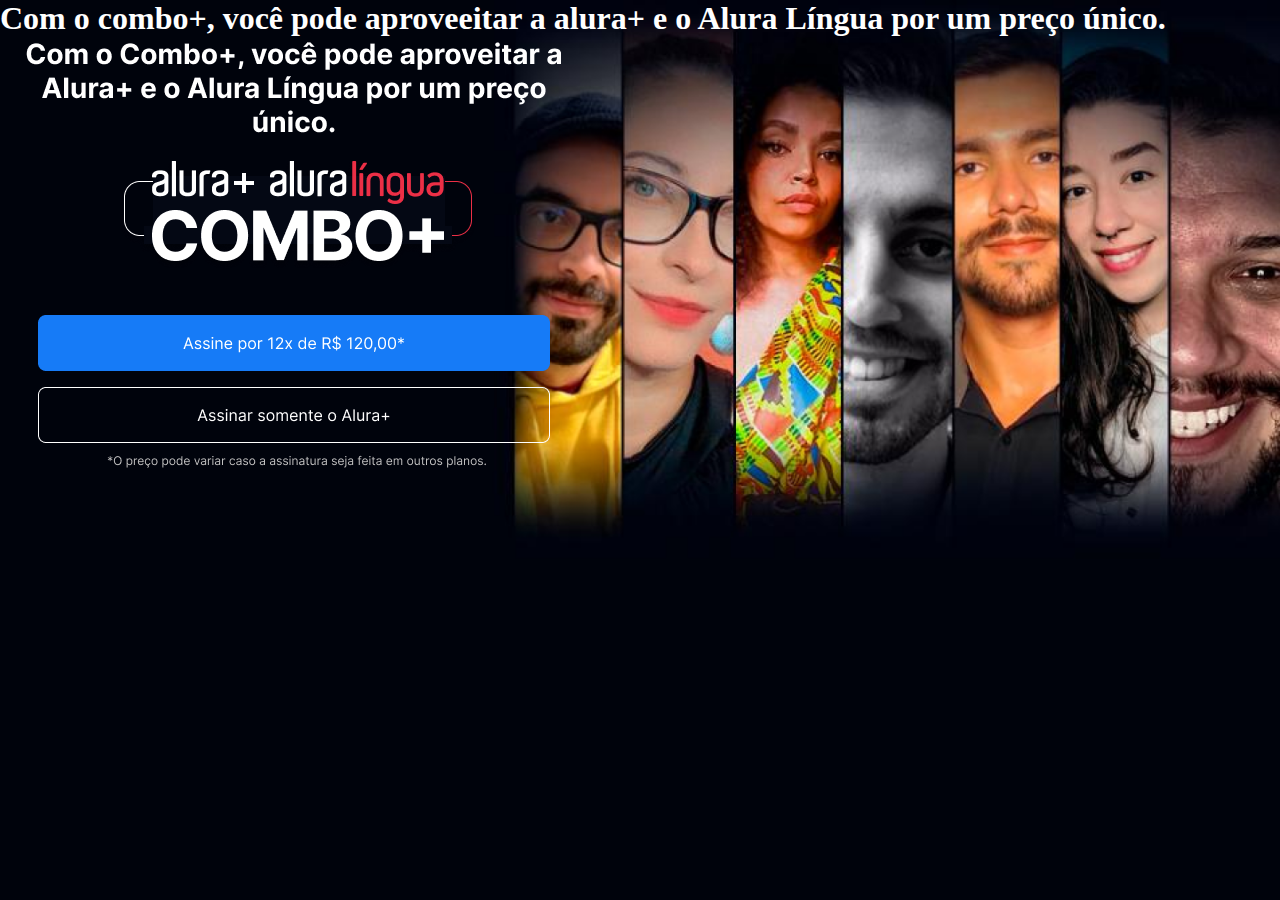
==== index.html @ d86e131a "web" ====
<!DOCTYPE html>
<html lang="pt-br">
<head>
    <meta charset="UTF-8">
    <meta name="viewport" content="width=device-width, initial-scale=1.0">
    <link rel="stylesheet" href="styles.css">
    <title>Alura plus </title>
</head>
<body>
    <section class="conteiner principal">
    <h1>Com o combo+, você pode aproveeitar a alura+ e 
        o Alura Língua por um preço único.</h1>
        <img src="IMG/combo.png" alt="o combo+ é a junção do alura+ e o alura lingua">
    </section>    
</body>
    </html>
---- styles.css ----
:root{
    --branco-principal: #FFFFFF;
    --cinza-segundario: #C0C0C0;
    --botao-azul: #167BF7;
    --cor-de-fundo: #00030C;
}

body{
    background-color: var(--cor-de-fundo);
    color: var(--branco-principal);
}

*{
    margin: 0;
    padding: 0;
}

.principal {
    background-image: url("IMG/Background.png");
    background-repeat: no-repeat;
    background-size:contain;
}

.conteiner{
    height: 100vh;
}
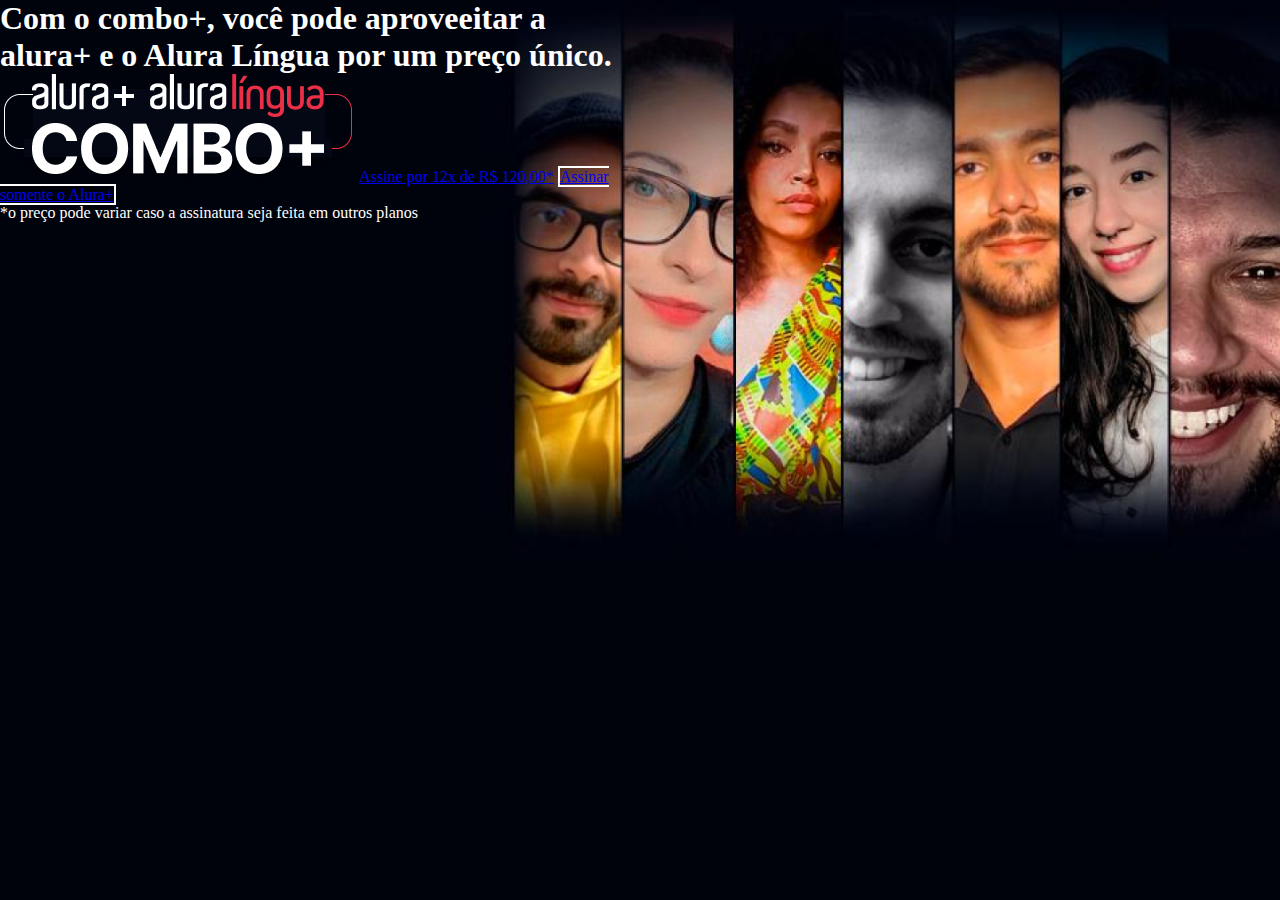
==== commit 89af3efa: "vs1" ====
--- a/index.html
+++ b/index.html
@@ -1,16 +1,24 @@
 <!DOCTYPE html>
 <html lang="pt-br">
+
 <head>
     <meta charset="UTF-8">
     <meta name="viewport" content="width=device-width, initial-scale=1.0">
     <link rel="stylesheet" href="styles.css">
     <title>Alura plus </title>
 </head>
+
 <body>
-    <section class="conteiner principal">
-    <h1>Com o combo+, você pode aproveeitar a alura+ e 
-        o Alura Língua por um preço único.</h1>
-        <img src="IMG/combo.png" alt="o combo+ é a junção do alura+ e o alura lingua">
+    <section class="conteiner principal ">
+        <div>
+            <h1>Com o combo+, você pode aproveeitar a alura+ e 
+            o Alura Língua por um preço único.</h1>
+            <img src="IMG/Combo.png" alt="o combo+ é a junção do alura+ e o alura lingua">
+            <A href="www.alura.com.br" class="conteiner__botao">Assine por 12x de R$ 120,00*</A>
+            <a href="www.alura.com.br" class="conteiner__botao_secundario">Assinar somente o Alura+</a>
+            <p class="container__aviso">*o preço pode variar caso a assinatura seja feita em outros planos </p>
+        </div>
     </section>    
+
 </body>
     </html> --- a/styles.css
+++ b/styles.css
@@ -18,9 +18,22 @@
 .principal {
     background-image: url("IMG/Background.png");
     background-repeat: no-repeat;
-    background-size:contain;
+    background-size: contain;
 }
 
 .conteiner{
     height: 100vh;
+    display: grid;
+    grid-template-columns: 50% 50%;
+}
+.container__botao{
+    background-color: var(--botao-azul);
+    border-radius:10px;
+    padding: 1em;
+    color: var(--branco-principal);
+    display: block;
+}
+.conteiner__botao_secundario{
+    background-color: transparent;
+    border: 2px solid var(--branco-principal);
 }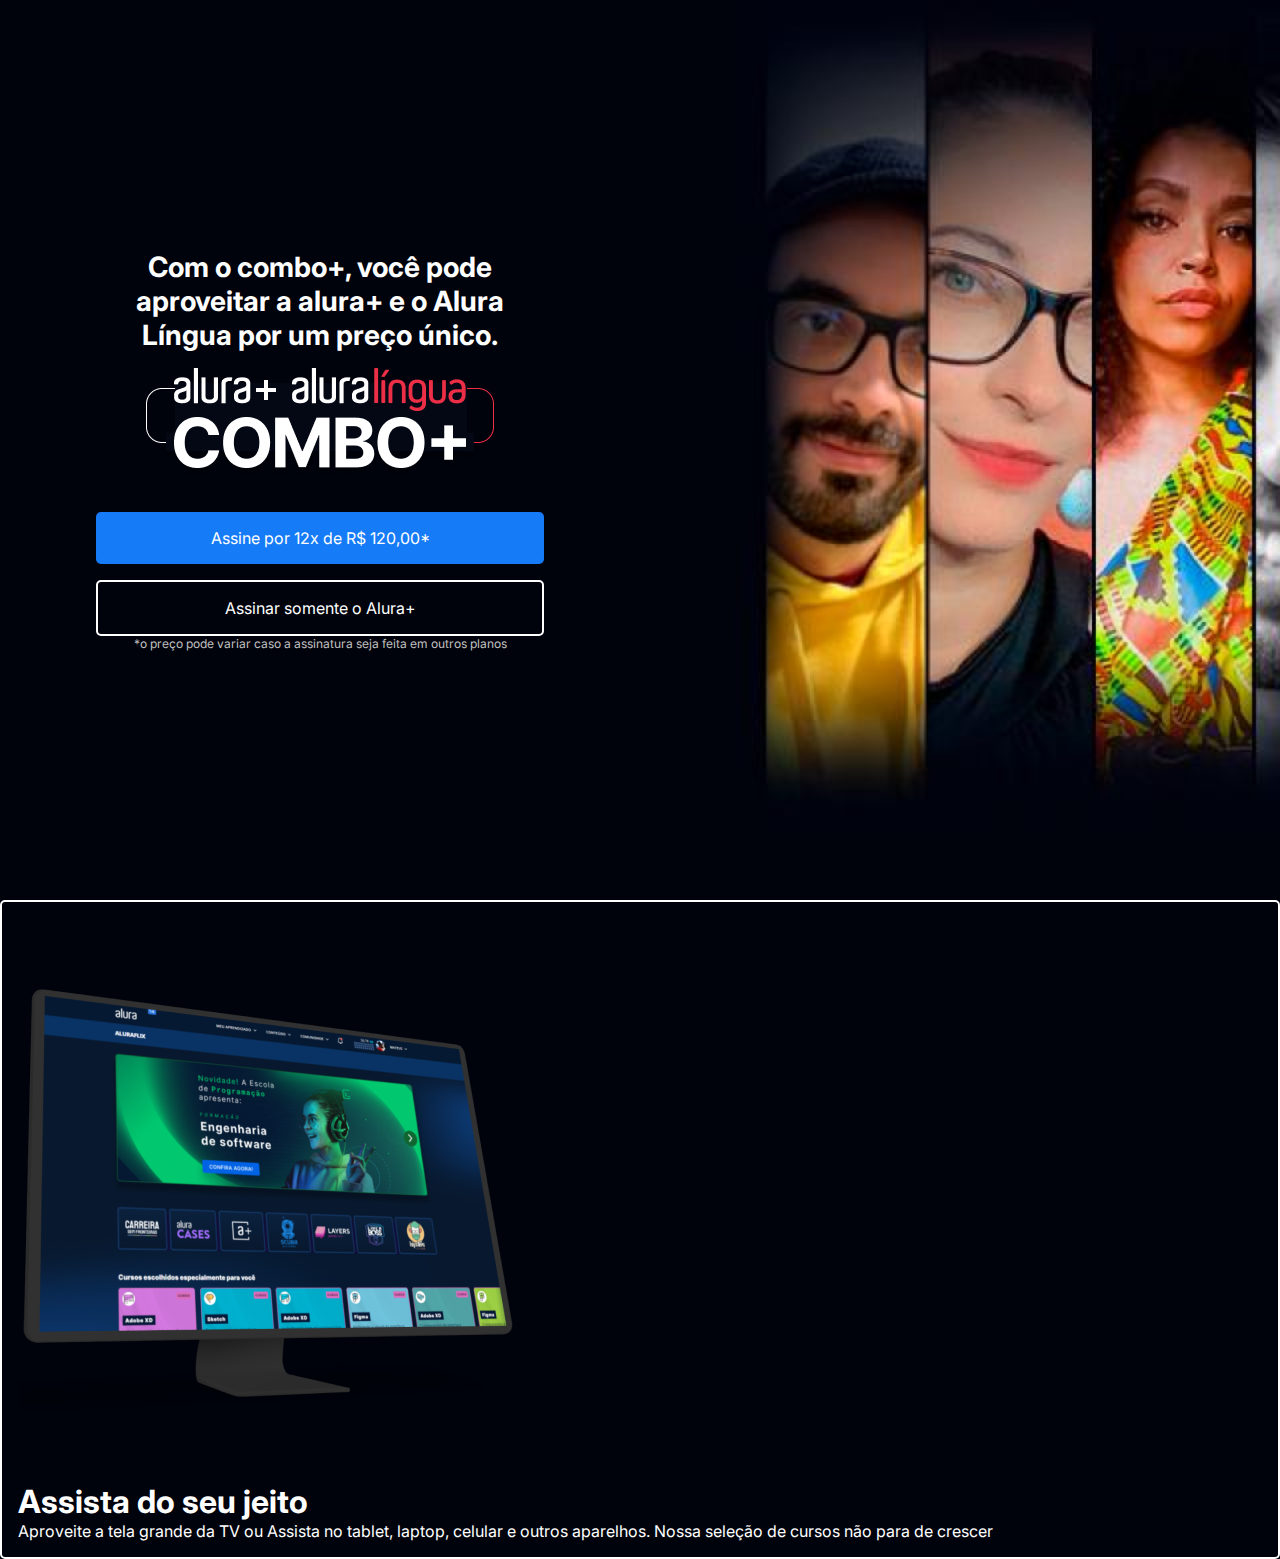
==== commit 4cd12fec: "ex002" ====
--- a/index.html
+++ b/index.html
@@ -5,20 +5,29 @@
     <meta charset="UTF-8">
     <meta name="viewport" content="width=device-width, initial-scale=1.0">
     <link rel="stylesheet" href="styles.css">
+    <link href="https://fonts.googleapis.com/css2?family=Inter:wght@400;700&display=swap" rel="stylesheet">
     <title>Alura plus </title>
 </head>
 
 <body>
-    <section class="conteiner principal ">
-        <div>
-            <h1>Com o combo+, você pode aproveeitar a alura+ e 
+    <section class="container principal ">
+        <div class="container__caixa">
+            <h1 class="container__titulo">Com o combo+, você pode aproveitar a alura+ e 
             o Alura Língua por um preço único.</h1>
-            <img src="IMG/Combo.png" alt="o combo+ é a junção do alura+ e o alura lingua">
-            <A href="www.alura.com.br" class="conteiner__botao">Assine por 12x de R$ 120,00*</A>
-            <a href="www.alura.com.br" class="conteiner__botao_secundario">Assinar somente o Alura+</a>
+            <img class="container__imagem" src="IMG/Combo.png" alt="o combo+ é a junção do alura+ e o alura lingua">
+            <a href="https://www.alura.com.br" class="container__botao">Assine por 12x de R$ 120,00*</a>
+            <a href="https://www.alura.com.br" class="container_secundario">Assinar somente o Alura+</a>
             <p class="container__aviso">*o preço pode variar caso a assinatura seja feita em outros planos </p>
         </div>
     </section>    
+    <section class="container_secundario">
+        <img src="IMG/Pixel True Mockup 1.png" alt="um monitor e um celular com o alura plus aberto" class="secundario__imagem">
+        <div class="container__descricao">
+            <h1 class="descricao__titulo">Assista do seu jeito</h1>
+            <p class="descricao__titulo">Aproveite a tela grande da TV ou Assista no tablet, laptop, celular e outros
+             aparelhos. Nossa seleção de cursos não para de crescer</p>
+        </div>
+    </section>
 
 </body>
     </html> --- a/styles.css
+++ b/styles.css
@@ -1,16 +1,20 @@
-:root{
+:root {
     --branco-principal: #FFFFFF;
     --cinza-segundario: #C0C0C0;
     --botao-azul: #167BF7;
     --cor-de-fundo: #00030C;
+    --fonte-principal: 'Inter', sans-serif;
 }
 
-body{
+body {
     background-color: var(--cor-de-fundo);
     color: var(--branco-principal);
+    font-family: var(--fonte-principal);
+    font-size: 16px;
+    font-weight: 400;
 }
 
-*{
+* {
     margin: 0;
     padding: 0;
 }
@@ -18,22 +22,55 @@
 .principal {
     background-image: url("IMG/Background.png");
     background-repeat: no-repeat;
-    background-size: contain;
+    background-size: cover;
+    align-items: center;
+    text-align: center;
 }
 
-.conteiner{
+.container {
     height: 100vh;
     display: grid;
     grid-template-columns: 50% 50%;
 }
-.container__botao{
+
+.container__botao {
     background-color: var(--botao-azul);
-    border-radius:10px;
+    border-radius: 5px;
     padding: 1em;
     color: var(--branco-principal);
     display: block;
+    text-decoration: none;
+    margin-bottom: 1em;
 }
-.conteiner__botao_secundario{
+
+.container_secundario {
     background-color: transparent;
     border: 2px solid var(--branco-principal);
+    border-radius: 5px;
+    padding: 1em;
+    color: var(--branco-principal);
+    display: block;
+    text-decoration: none;
+}
+
+.container__aviso {
+    font-size: 12px;
+    color: var(--cinza-segundario);
+}
+
+.container__titulo {
+    font-size: 28px;
+    font-weight: 700;
+}
+
+.container__imagem{
+    margin: 1em 0 2em 0;
+}
+
+.container__caixa{
+    margin: 0 6em;
+}
+
+.container__titulo-s{
+    text-align: left;
 }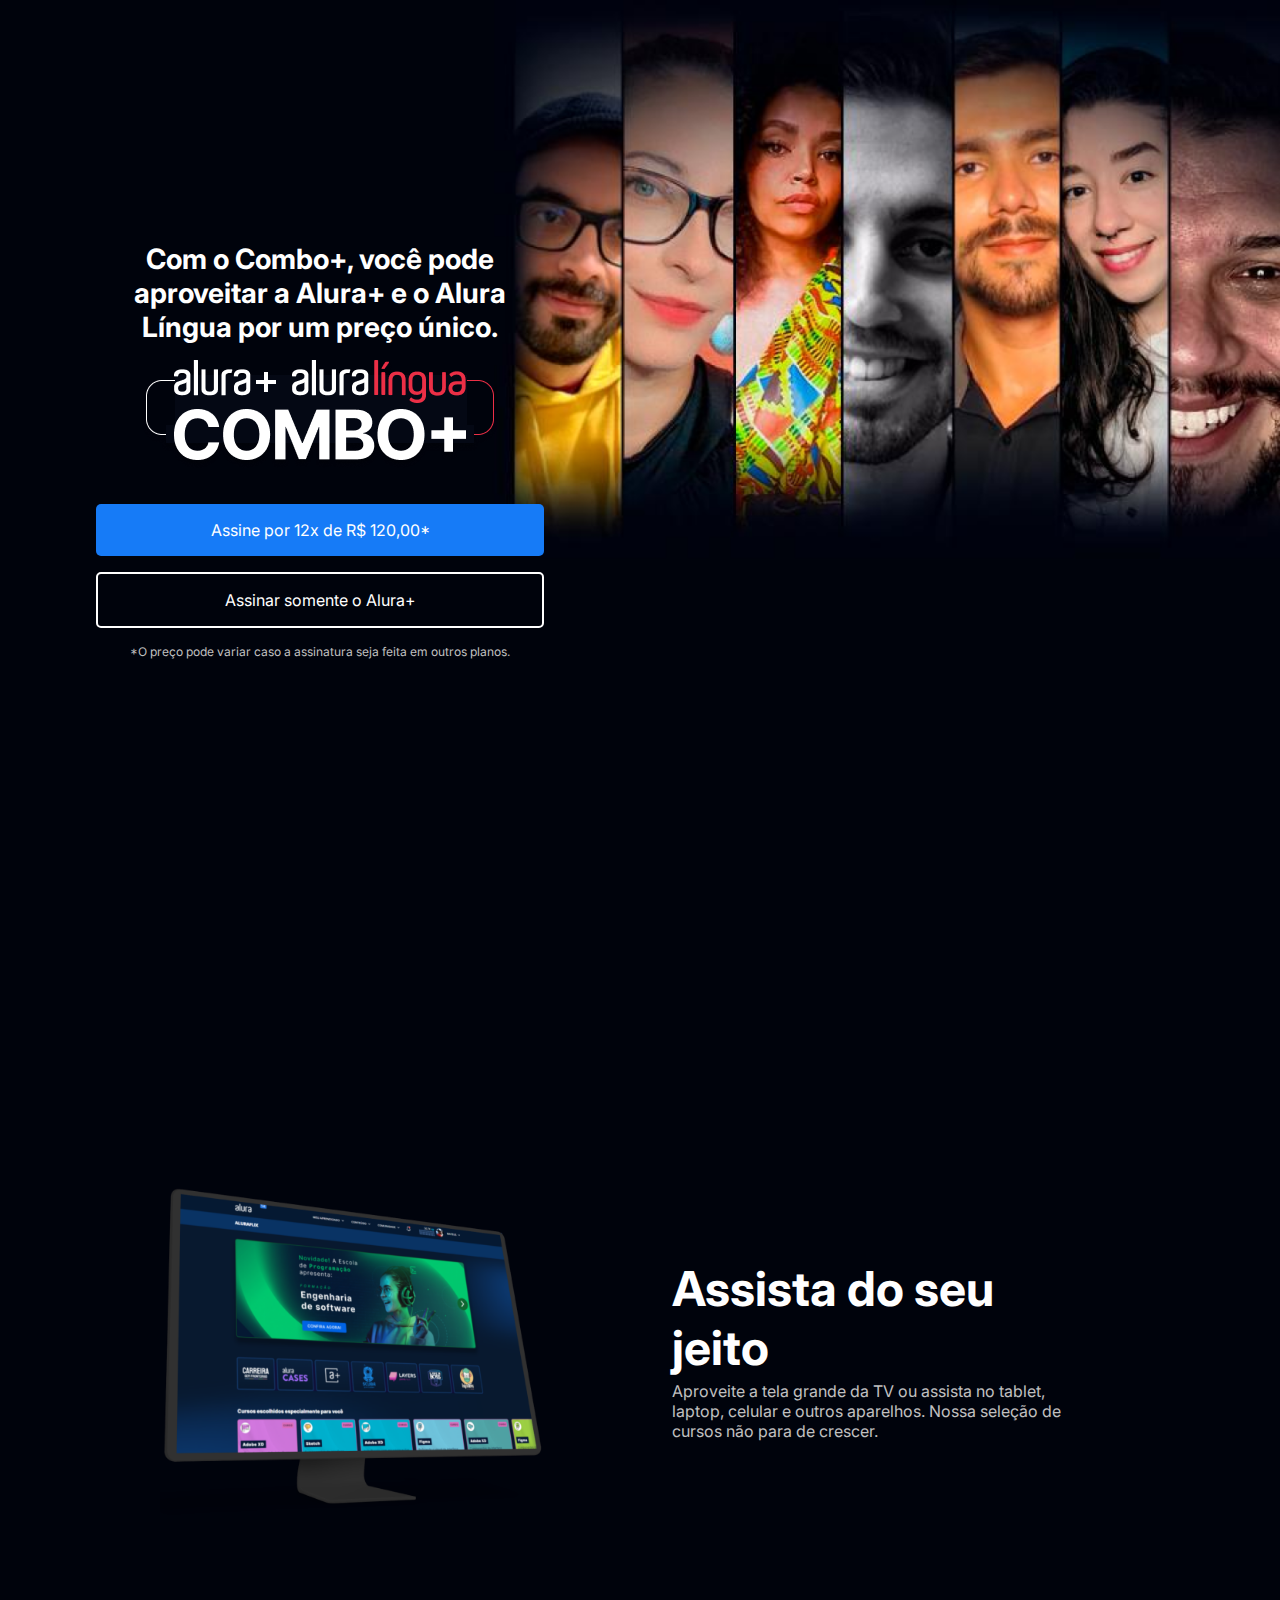
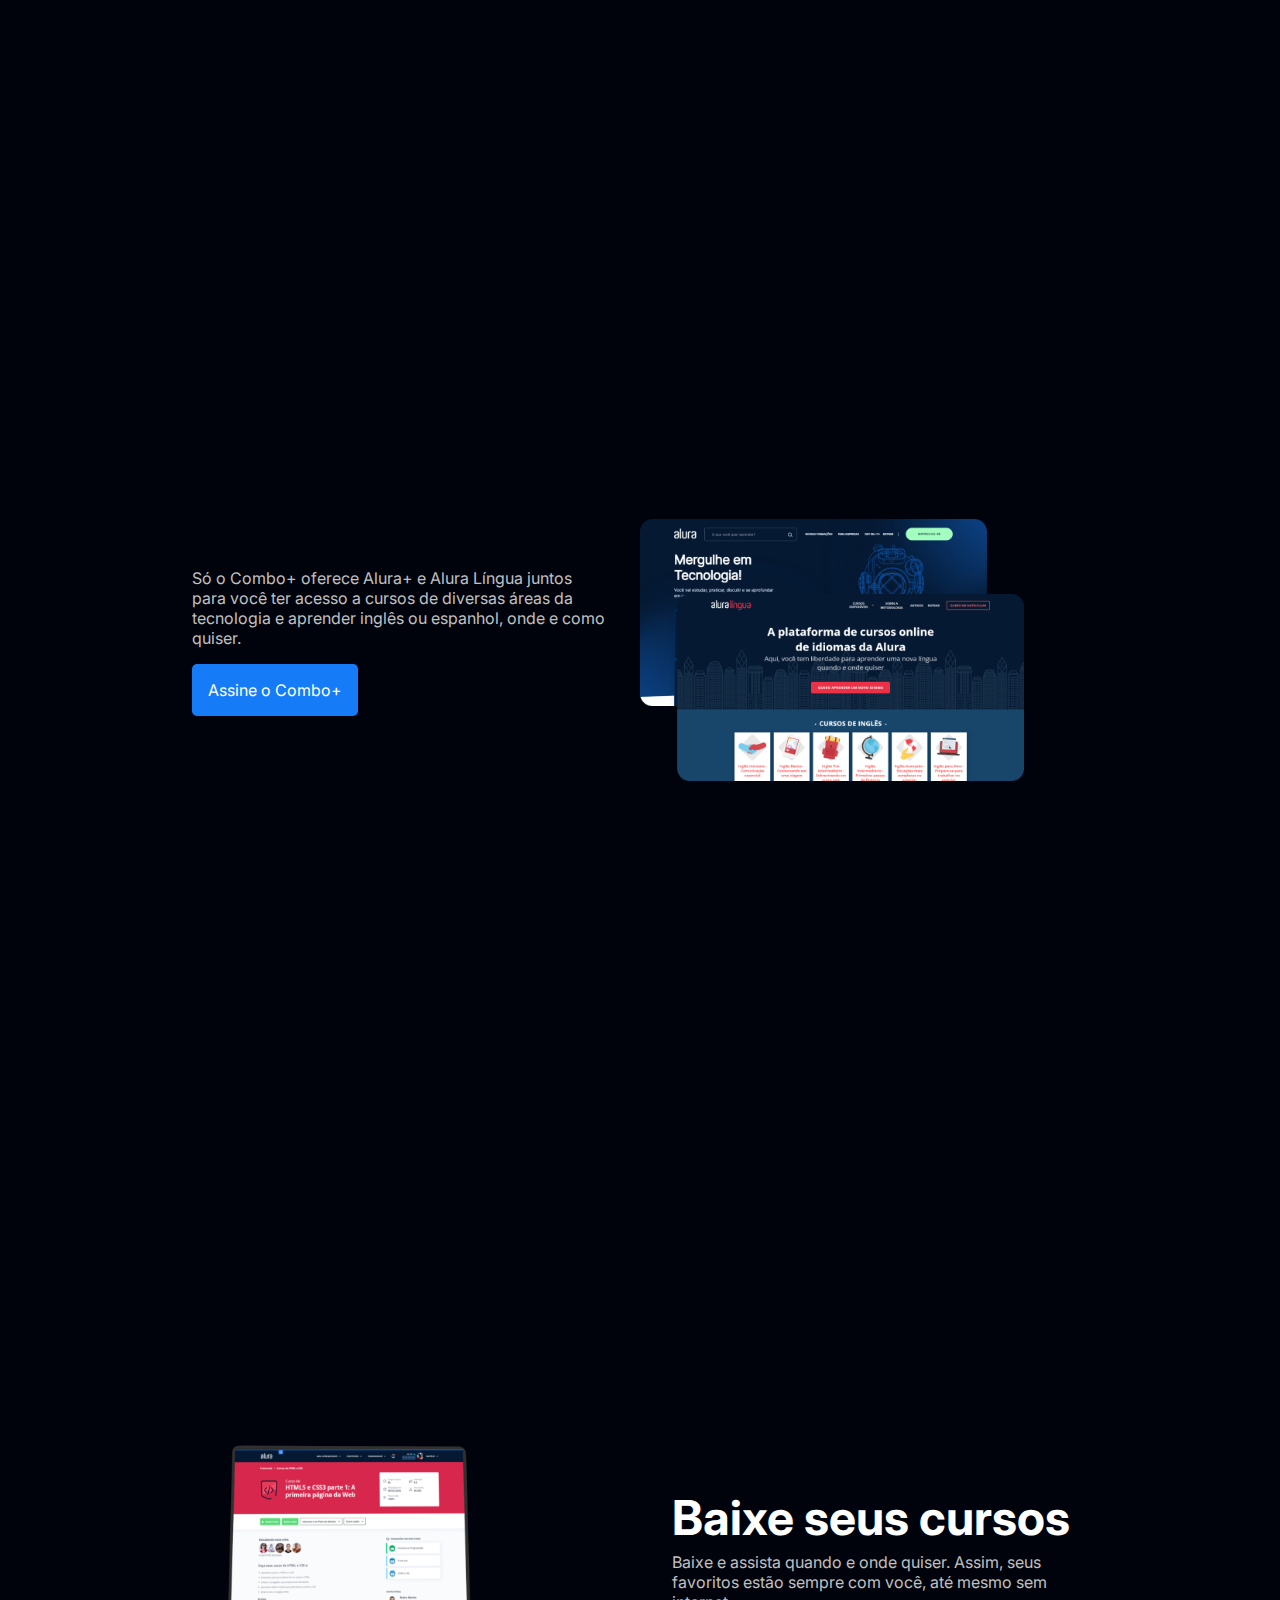
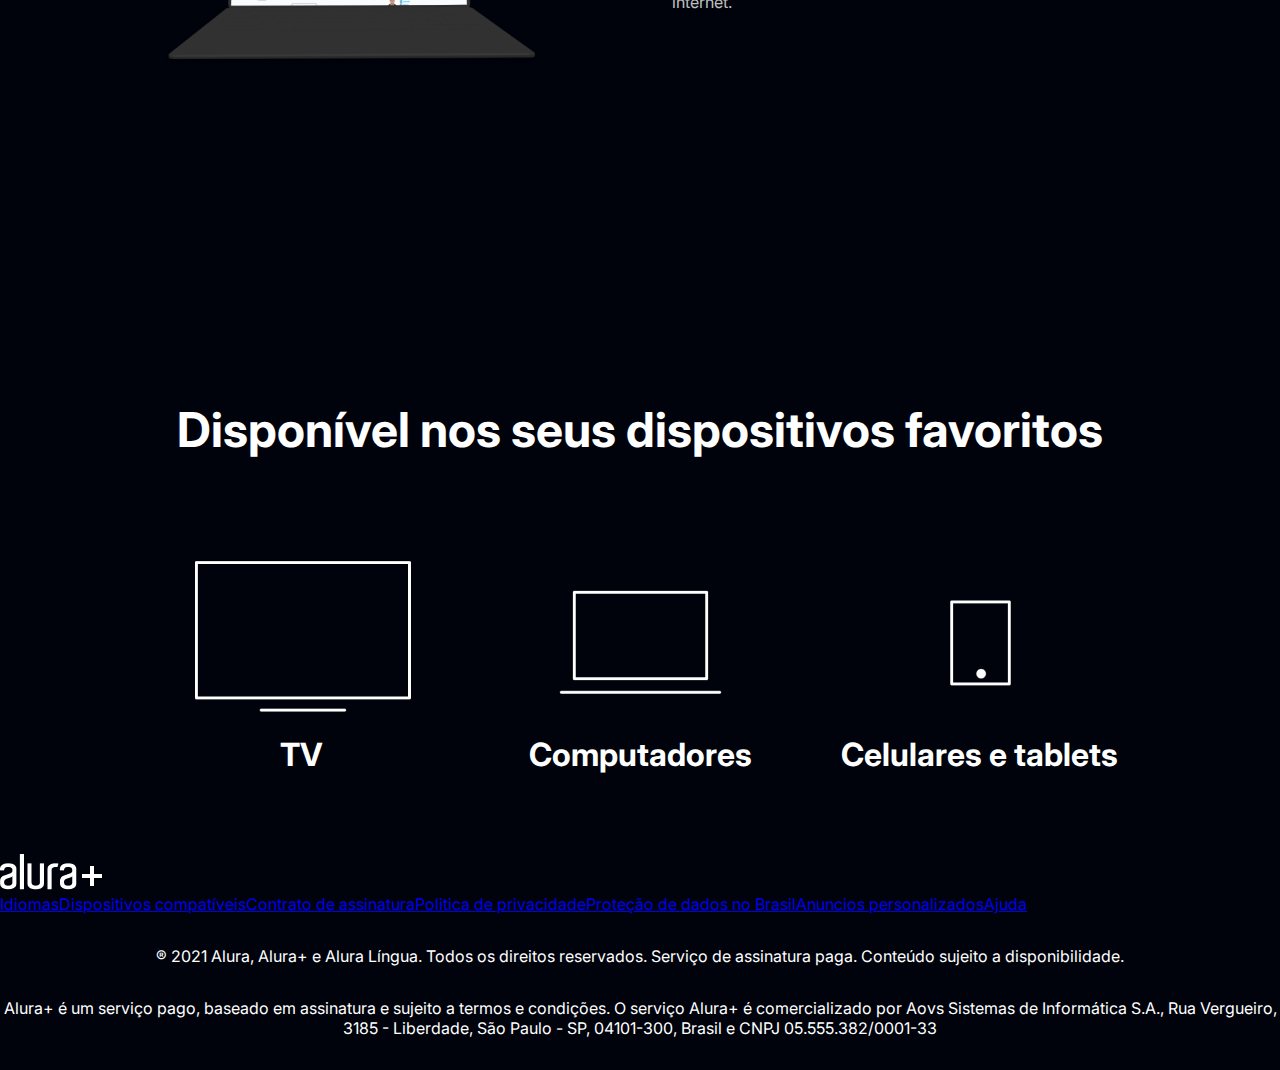
==== commit bd8dd293: "ex003" ====
--- a/index.html
+++ b/index.html
@@ -1,33 +1,109 @@
 <!DOCTYPE html>
-<html lang="pt-br">
+<html>
 
 <head>
+    <title>Alura Plus</title>
     <meta charset="UTF-8">
-    <meta name="viewport" content="width=device-width, initial-scale=1.0">
+    <meta name="viewport" content="width=device-width, initial-scale=1">
     <link rel="stylesheet" href="styles.css">
+    <link rel="preconnect" href="https://fonts.googleapis.com">
+    <link rel="preconnect" href="https://fonts.gstatic.com" crossorigin>
     <link href="https://fonts.googleapis.com/css2?family=Inter:wght@400;700&display=swap" rel="stylesheet">
-    <title>Alura plus </title>
 </head>
 
 <body>
-    <section class="container principal ">
+    <section class="principal container">
         <div class="container__caixa">
-            <h1 class="container__titulo">Com o combo+, você pode aproveitar a alura+ e 
-            o Alura Língua por um preço único.</h1>
-            <img class="container__imagem" src="IMG/Combo.png" alt="o combo+ é a junção do alura+ e o alura lingua">
-            <a href="https://www.alura.com.br" class="container__botao">Assine por 12x de R$ 120,00*</a>
-            <a href="https://www.alura.com.br" class="container_secundario">Assinar somente o Alura+</a>
-            <p class="container__aviso">*o preço pode variar caso a assinatura seja feita em outros planos </p>
-        </div>
-    </section>    
-    <section class="container_secundario">
-        <img src="IMG/Pixel True Mockup 1.png" alt="um monitor e um celular com o alura plus aberto" class="secundario__imagem">
-        <div class="container__descricao">
-            <h1 class="descricao__titulo">Assista do seu jeito</h1>
-            <p class="descricao__titulo">Aproveite a tela grande da TV ou Assista no tablet, laptop, celular e outros
-             aparelhos. Nossa seleção de cursos não para de crescer</p>
+            <h1 class="container__titulo">Com o Combo+, você pode aproveitar a Alura+ e o Alura Língua por um preço
+                único.</h1>
+            <img src="IMG/Combo.png" alt="O combo+ é a junção do alura+ e o alura língua" class="container__imagem">
+            <a href="www.alura.com.br" class="container__botao">Assine por 12x de R$ 120,00*</a>
+            <a href="www.alura.com.br" class="container__botao botao_secundario">Assinar somente o Alura+</a>
+            <p class="container__aviso">*O preço pode variar caso a assinatura seja feita em outros planos.</p>
         </div>
     </section>
 
+    <section class="container secundario">
+        <img src="IMG/Pixel True Mockup 1.png" alt="Um monitor e um celular com a alura plus aberta" class="secundario__imagem">
+        <div class="container__descricao">
+            <h2 class="descricao__titulo">Assista do seu jeito</h2>
+            <p class="descricao__texto">Aproveite a tela grande da TV ou assista no tablet, laptop, celular e outros
+                aparelhos. Nossa seleção de cursos não para de crescer.</p>
+        </div>
+    </section>
+
+    <section class="container secundario">
+        <div class="container__descricao">
+            <p class="descricao__texto">
+                Só o Combo+ oferece Alura+ e Alura Língua juntos para você ter acesso a cursos de diversas áreas da
+                tecnologia e aprender inglês ou espanhol, onde e como quiser.
+            </p>
+            <a href="www.alura.com.br" class="container__botao secundario__botao" container>Assine o Combo+</a>
+        </div>
+        <img src="IMG/Telas.png" alt="Tela do alura+ e alura língua" class="secundario__imagem">
+    </section>
+
+    <section class="container secundario">
+        <img src="IMG/Notebook.png" alt="Notebook com a página do curso HTML5 e CSS3 da Alura aberta"
+            class="secundario__imagem">
+        <div class="container__descricao">
+            <h2 class="descricao__titulo">Baixe seus cursos</h2>
+            <p class="descricao__texto">Baixe e assista quando e onde quiser. Assim, seus favoritos estão sempre com
+                você, até mesmo sem internet.</p>
+        </div>
+    </section>
+    <section class="dispositivos">
+         <h2 class="dispositivos__titulo">Disponível nos seus dispositivos favoritos</h2>
+         <ul class="dispositivos__lista">
+            <li>
+                <img src="IMG/tv.png" alt="TV">
+                <h3 class="lista__item">TV</h3>
+            </li>
+            <li>
+                <img src="IMG/computador.png" alt="icone computador">
+                <h3 class="lista__item">Computadores</h3>
+            </li>
+            <li>
+                <img src="IMG/celular.png" alt="icone celular">
+                <h3 class="lista__item">Celulares e tablets</h3>
+            </li>
+         </ul>
+    </section>
+
+    <footer class="rodape">
+        <img src="IMG/Logo.png" alt="logo alura+" class="rodape__logo">
+        <ul class="rodape__lista">
+            <li class="lista__link">
+                <a href="#">Idiomas</a>
+                <li class="lista__link">
+                    <a href="#">Dispositivos compatíveis</a>
+                </li>
+                <li class="lista__link">
+                    <a href="#">Contrato de assinatura</a>
+                </li>
+                <li class="lista__link">
+                    <a href="#">Politica de privacidade</a>
+                </li>
+                <li class="lista__link">
+                    <a href="#">Proteção de dados no Brasil</a>
+                </li>
+                <li class="lista__link">
+                    <a href="#">Anuncios personalizados</a>
+                </li>
+                <li class="lista__link">
+                    <a href="#">Ajuda</a>
+                </li>
+            </li>
+        </ul>
+
+        <p class="rodape__texto">
+            ® 2021 Alura, Alura+ e Alura Língua. Todos os direitos reservados. Serviço de assinatura paga. Conteúdo sujeito a disponibilidade.
+        </p>
+        <p class="rodape__texto">
+            Alura+ é um serviço pago, baseado em assinatura e sujeito a termos e condições. O serviço Alura+ é comercializado por Aovs Sistemas de Informática S.A., Rua Vergueiro, 3185 - Liberdade, São Paulo - SP, 04101-300, Brasil e CNPJ 05.555.382/0001-33
+        </p>
+    </footer>
+
 </body>
-    </html> +
+</html>--- a/styles.css
+++ b/styles.css
@@ -1,9 +1,9 @@
 :root {
     --branco-principal: #FFFFFF;
-    --cinza-segundario: #C0C0C0;
+    --cinza-secundario: #C0C0C0;
     --botao-azul: #167BF7;
     --cor-de-fundo: #00030C;
-    --fonte-principal: 'Inter', sans-serif;
+    --fonte-principal: 'Inter';
 }
 
 body {
@@ -22,7 +22,7 @@
 .principal {
     background-image: url("IMG/Background.png");
     background-repeat: no-repeat;
-    background-size: cover;
+    background-size: contain;
     align-items: center;
     text-align: center;
 }
@@ -43,19 +43,14 @@
     margin-bottom: 1em;
 }
 
-.container_secundario {
+.botao_secundario {
     background-color: transparent;
-    border: 2px solid var(--branco-principal);
-    border-radius: 5px;
-    padding: 1em;
-    color: var(--branco-principal);
-    display: block;
-    text-decoration: none;
+    border: 2px solid var(--branco-principal)
 }
 
 .container__aviso {
     font-size: 12px;
-    color: var(--cinza-segundario);
+    color: var(--cinza-secundario);
 }
 
 .container__titulo {
@@ -63,14 +58,77 @@
     font-weight: 700;
 }
 
-.container__imagem{
+.container__imagem {
     margin: 1em 0 2em 0;
 }
 
-.container__caixa{
+.container__caixa {
     margin: 0 6em;
 }
 
-.container__titulo-s{
-    text-align: left;
+.secundario__imagem {
+    width: 80%;
+}
+
+.secundario {
+    align-items: center;
+    margin: 0 10em;
+}
+
+.descricao__titulo {
+    font-weight: 700;
+    font-size: 48px;
+    color: var(--branco-principal);
+    margin-bottom: 0.1em;
+}
+
+.descricao__texto {
+    color: var(--cinza-secundario);
+}
+
+.secundario__botao {
+    display: inline-block;
+    margin-top: 1em;
+}
+
+.container__descricao {
+    padding: 2em;
+}
+
+.flex-container{
+    display:flex;
+}
+
+.dispositivos__lista{
+    display: flex;
+    justify-content: center;
+    list-style-type: none;
+    margin: 5em 0;
+
+}
+
+.dispositivos{
+    text-align: center;
+}
+.dispositivos__titulo{
+    font-size: 48px;
+    color: var(--branco-principal);
+}
+.lista__item{
+    font-size: 32px;
+    color: var(--branco-principal);
+}
+.rodape__logo{
+    text-align: center;
+}
+.rodape__lista{
+    display: flex;
+    list-style-type: none;
+}
+.lista__link{
+   
+}
+.rodape__texto{
+    text-align: center;
+    margin: 2em 0;
 }